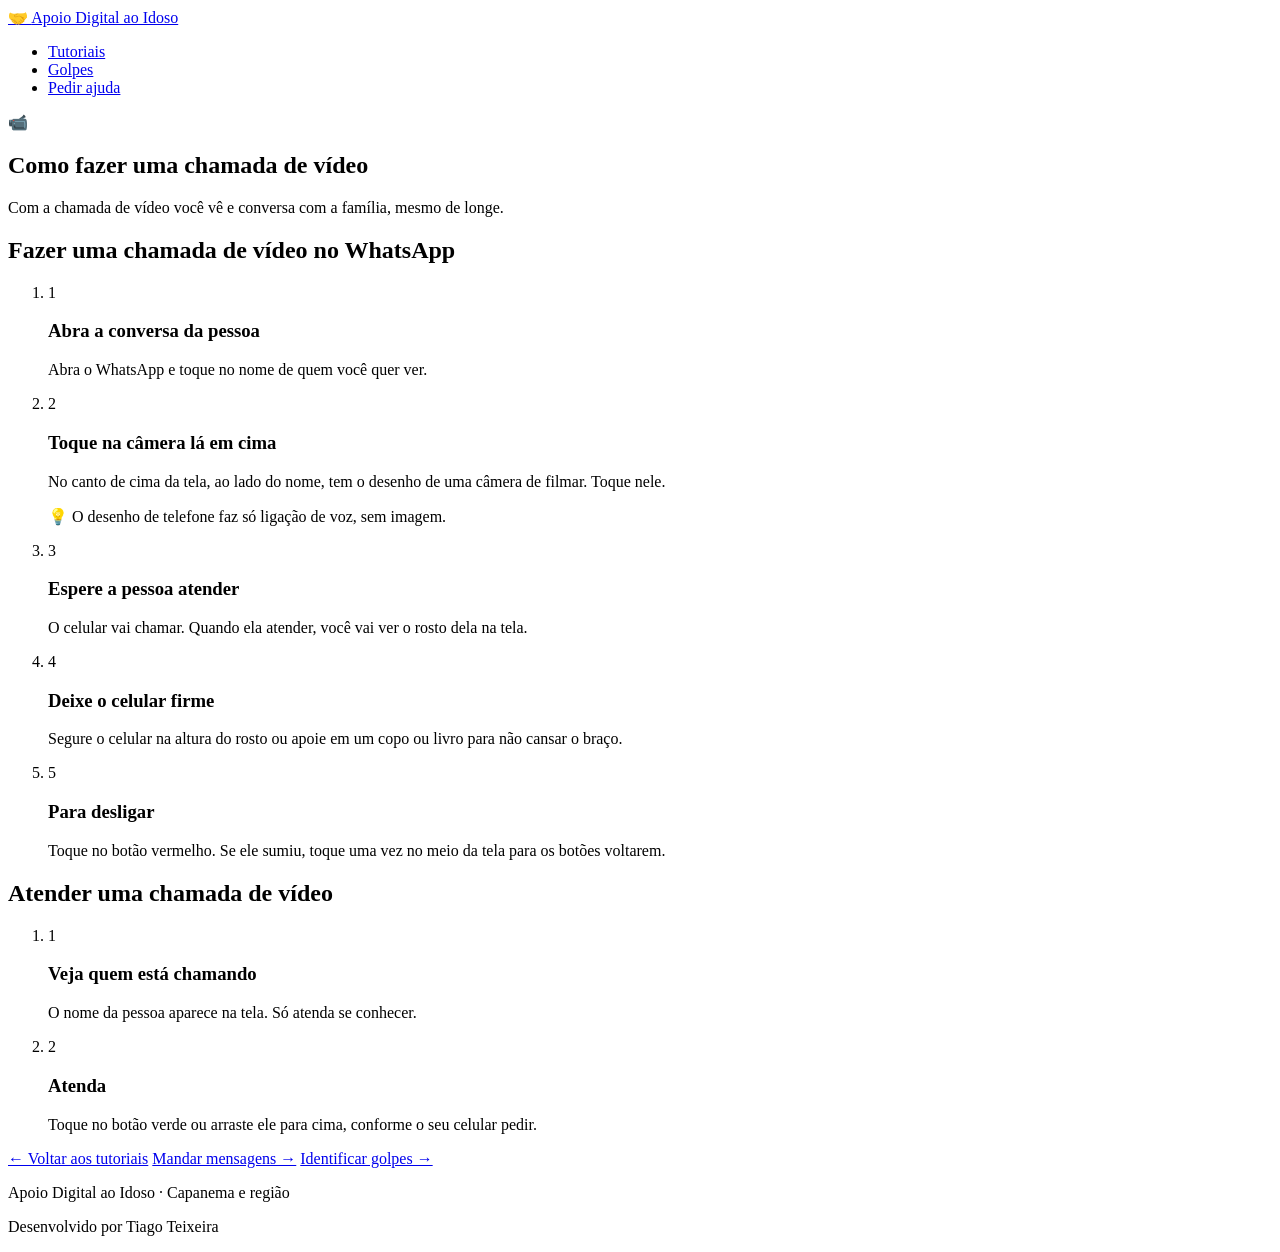
==== chamada-video.html @ 799667c9 "Estrutura HTML das páginas e README do projeto" ====
<!DOCTYPE html>
<html lang="pt-BR">
<head>
  <meta charset="UTF-8">
  <meta name="viewport" content="width=device-width, initial-scale=1.0">
  <title>Chamada de vídeo | Apoio Digital ao Idoso</title>
  <link rel="icon" href="data:image/svg+xml,<svg xmlns='http://www.w3.org/2000/svg' viewBox='0 0 100 100'><text y='.9em' font-size='90'>🤝</text></svg>">
  <link rel="preconnect" href="https://fonts.googleapis.com">
  <link rel="preconnect" href="https://fonts.gstatic.com" crossorigin>
  <link href="https://fonts.googleapis.com/css2?family=Atkinson+Hyperlegible:wght@400;700&display=swap" rel="stylesheet">
  <link rel="stylesheet" href="css/style.css">
</head>
<body>

  <header class="cabecalho">
    <div class="container cabecalho-conteudo">
      <a href="index.html" class="logo">
        <span aria-hidden="true">🤝</span>
        <span>Apoio Digital ao Idoso</span>
      </a>
      <nav aria-label="Menu principal">
        <ul class="menu">
          <li><a href="index.html#tutoriais">Tutoriais</a></li>
          <li><a href="golpes.html">Golpes</a></li>
          <li><a href="index.html#ajuda" class="menu-destaque">Pedir ajuda</a></li>
        </ul>
      </nav>
    </div>
  </header>

  <main>
    <!-- Topo do tutorial -->
    <section class="tutorial-topo ">
      <div class="container tutorial-topo-conteudo">
        <span class="tutorial-icone" aria-hidden="true">📹</span>
        <div>
          <h1>Como fazer uma chamada de vídeo</h1>
          <p>Com a chamada de vídeo você vê e conversa com a família, mesmo de longe.</p>
        </div>
      </div>
    </section>

    <div class="container tutorial">

      <section class="bloco-tutorial">
        <h2>Fazer uma chamada de vídeo no WhatsApp</h2>
        <ol class="passos">
          <li class="passo">
            <span class="passo-numero">1</span>
            <div class="passo-texto">
              <h3>Abra a conversa da pessoa</h3>
              <p>Abra o WhatsApp e toque no nome de quem você quer ver.</p>
            </div>
          </li>
          <li class="passo">
            <span class="passo-numero">2</span>
            <div class="passo-texto">
              <h3>Toque na câmera lá em cima</h3>
              <p>No canto de cima da tela, ao lado do nome, tem o desenho de uma câmera de filmar. Toque nele.</p>
              <p class="passo-dica">💡 O desenho de telefone faz só ligação de voz, sem imagem.</p>
            </div>
          </li>
          <li class="passo">
            <span class="passo-numero">3</span>
            <div class="passo-texto">
              <h3>Espere a pessoa atender</h3>
              <p>O celular vai chamar. Quando ela atender, você vai ver o rosto dela na tela.</p>
            </div>
          </li>
          <li class="passo">
            <span class="passo-numero">4</span>
            <div class="passo-texto">
              <h3>Deixe o celular firme</h3>
              <p>Segure o celular na altura do rosto ou apoie em um copo ou livro para não cansar o braço.</p>
            </div>
          </li>
          <li class="passo">
            <span class="passo-numero">5</span>
            <div class="passo-texto">
              <h3>Para desligar</h3>
              <p>Toque no botão vermelho. Se ele sumiu, toque uma vez no meio da tela para os botões voltarem.</p>
            </div>
          </li>
        </ol>
      </section>

      <section class="bloco-tutorial">
        <h2>Atender uma chamada de vídeo</h2>
        <ol class="passos">
          <li class="passo">
            <span class="passo-numero">1</span>
            <div class="passo-texto">
              <h3>Veja quem está chamando</h3>
              <p>O nome da pessoa aparece na tela. Só atenda se conhecer.</p>
            </div>
          </li>
          <li class="passo">
            <span class="passo-numero">2</span>
            <div class="passo-texto">
              <h3>Atenda</h3>
              <p>Toque no botão verde ou arraste ele para cima, conforme o seu celular pedir.</p>
            </div>
          </li>
        </ol>
      </section>

      <!-- Navegação entre tutoriais -->
      <nav class="proximos" aria-label="Outros tutoriais">
        <a href="index.html#tutoriais" class="botao botao-primario">← Voltar aos tutoriais</a>
          <a href="mensagens.html" class="botao botao-secundario-escuro">Mandar mensagens →</a>
          <a href="golpes.html" class="botao botao-secundario-escuro">Identificar golpes →</a>
      </nav>
    </div>
  </main>

  <footer class="rodape">
    <div class="container rodape-final">
      <p>Apoio Digital ao Idoso · Capanema e região</p>
      <p>Desenvolvido por Tiago Teixeira</p>
    </div>
  </footer>

</body>
</html>
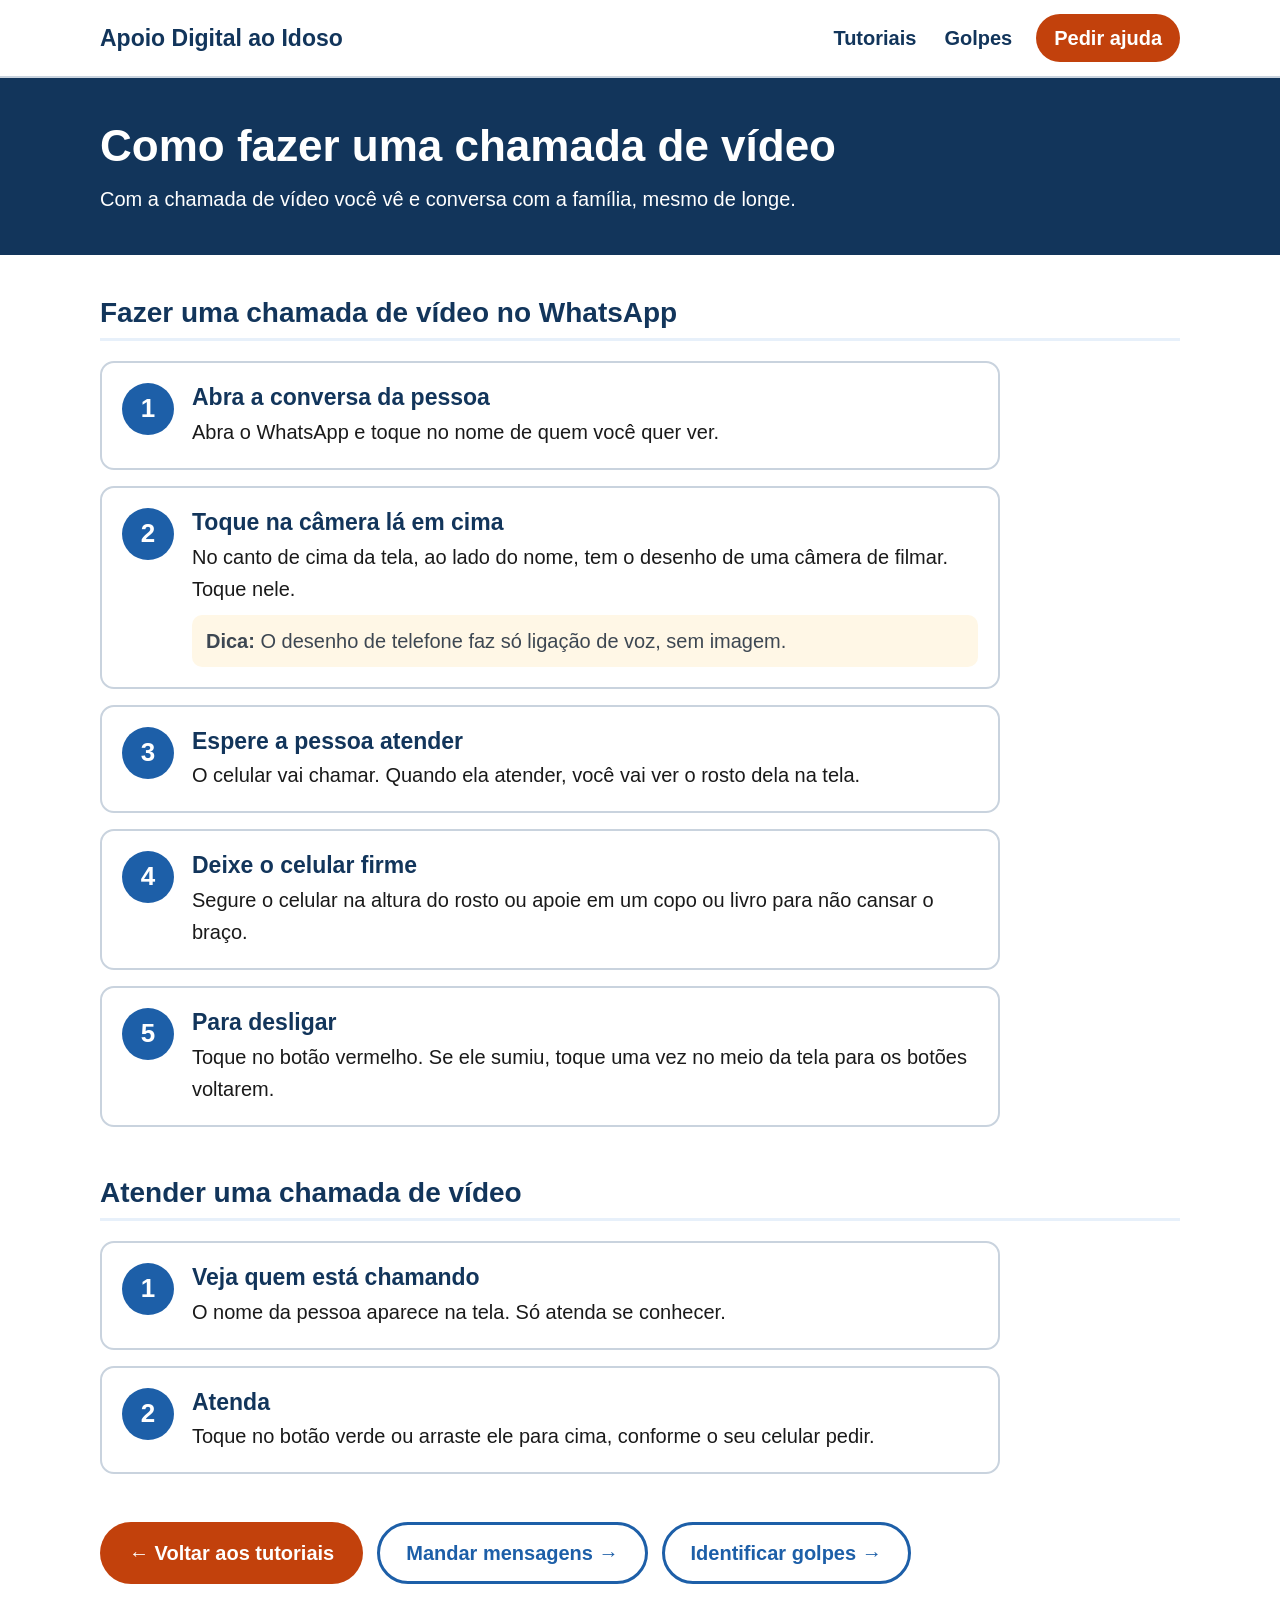
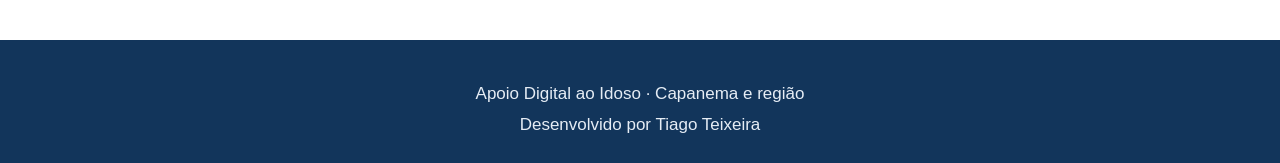
==== commit 6d763045: "tira emojis do tutorial de chamada de video" ====
--- a/chamada-video.html
+++ b/chamada-video.html
@@ -4,7 +4,6 @@
   <meta charset="UTF-8">
   <meta name="viewport" content="width=device-width, initial-scale=1.0">
   <title>Chamada de vídeo | Apoio Digital ao Idoso</title>
-  <link rel="icon" href="data:image/svg+xml,<svg xmlns='http://www.w3.org/2000/svg' viewBox='0 0 100 100'><text y='.9em' font-size='90'>🤝</text></svg>">
   <link rel="preconnect" href="https://fonts.googleapis.com">
   <link rel="preconnect" href="https://fonts.gstatic.com" crossorigin>
   <link href="https://fonts.googleapis.com/css2?family=Atkinson+Hyperlegible:wght@400;700&display=swap" rel="stylesheet">
@@ -15,7 +14,6 @@
   <header class="cabecalho">
     <div class="container cabecalho-conteudo">
       <a href="index.html" class="logo">
-        <span aria-hidden="true">🤝</span>
         <span>Apoio Digital ao Idoso</span>
       </a>
       <nav aria-label="Menu principal">
@@ -29,10 +27,9 @@
   </header>
 
   <main>
-    <!-- Topo do tutorial -->
-    <section class="tutorial-topo ">
+    <!-- topo -->
+    <section class="tutorial-topo">
       <div class="container tutorial-topo-conteudo">
-        <span class="tutorial-icone" aria-hidden="true">📹</span>
         <div>
           <h1>Como fazer uma chamada de vídeo</h1>
           <p>Com a chamada de vídeo você vê e conversa com a família, mesmo de longe.</p>
@@ -57,7 +54,7 @@
             <div class="passo-texto">
               <h3>Toque na câmera lá em cima</h3>
               <p>No canto de cima da tela, ao lado do nome, tem o desenho de uma câmera de filmar. Toque nele.</p>
-              <p class="passo-dica">💡 O desenho de telefone faz só ligação de voz, sem imagem.</p>
+              <p class="passo-dica"><strong>Dica:</strong> O desenho de telefone faz só ligação de voz, sem imagem.</p>
             </div>
           </li>
           <li class="passo">
@@ -104,11 +101,11 @@
         </ol>
       </section>
 
-      <!-- Navegação entre tutoriais -->
+      <!-- links pros outros tutoriais -->
       <nav class="proximos" aria-label="Outros tutoriais">
         <a href="index.html#tutoriais" class="botao botao-primario">← Voltar aos tutoriais</a>
-          <a href="mensagens.html" class="botao botao-secundario-escuro">Mandar mensagens →</a>
-          <a href="golpes.html" class="botao botao-secundario-escuro">Identificar golpes →</a>
+        <a href="mensagens.html" class="botao botao-secundario-escuro">Mandar mensagens →</a>
+        <a href="golpes.html" class="botao botao-secundario-escuro">Identificar golpes →</a>
       </nav>
     </div>
   </main>
--- a/css/style.css
+++ b/css/style.css
@@ -0,0 +1,817 @@
+/* =========================================================
+   APOIO DIGITAL AO IDOSO — Folha de estilos
+   Pensado para o público idoso:
+   - letras grandes (base de 20px) e fonte de fácil leitura
+   - alto contraste entre texto e fundo
+   - botões grandes, fáceis de tocar (mínimo de 56px de altura)
+   Abordagem MOBILE-FIRST: estilos base para o celular e
+   media queries (min-width) para tablet (600px) e desktop (900px).
+   Layout todo construído com FLEXBOX.
+   ========================================================= */
+
+
+/* ---------- 1. Variáveis ---------- */
+:root {
+  --azul-escuro: #12355b;
+  --azul: #1d5fa8;
+  --azul-claro: #e7f0fa;
+  --laranja: #c2410c;
+  --laranja-escuro: #9a3412;
+  --vermelho: #b42318;
+  --vermelho-claro: #fdecea;
+  --verde: #166534;
+  --texto: #1a1a1a;
+  --texto-suave: #3d4752;
+  --fundo: #ffffff;
+  --borda: #c9d3de;
+  --raio: 14px;
+  --sombra: 0 4px 14px rgba(18, 53, 91, 0.10);
+}
+
+
+/* ---------- 2. Reset e estilos gerais ---------- */
+* {
+  margin: 0;
+  padding: 0;
+  box-sizing: border-box;
+}
+
+html {
+  font-size: 125%; /* 1rem = 20px: letra maior que o padrão (16px) */
+  scroll-behavior: smooth;
+}
+
+body {
+  font-family: "Atkinson Hyperlegible", Verdana, Arial, sans-serif;
+  line-height: 1.6;
+  color: var(--texto);
+  background-color: var(--fundo);
+}
+
+h1, h2, h3 {
+  line-height: 1.25;
+  color: var(--azul-escuro);
+}
+
+a {
+  color: var(--azul);
+}
+
+/* Foco bem visível para quem navega pelo teclado */
+a:focus-visible,
+button:focus-visible {
+  outline: 4px solid var(--laranja);
+  outline-offset: 3px;
+}
+
+.container {
+  width: 100%;
+  max-width: 1120px;
+  margin: 0 auto;
+  padding: 0 20px;
+}
+
+
+/* ---------- 3. Botões ---------- */
+.botao {
+  display: inline-flex;          /* flex para centralizar o texto no botão */
+  justify-content: center;
+  align-items: center;
+  min-height: 56px;              /* área de toque grande */
+  padding: 12px 26px;
+  border: 3px solid transparent;
+  border-radius: 999px;
+  font-family: inherit;
+  font-size: 1rem;
+  font-weight: 700;
+  text-align: center;
+  text-decoration: none;
+  cursor: pointer;
+  transition: transform 0.2s, background-color 0.2s;
+}
+
+.botao:hover {
+  transform: translateY(-2px);
+}
+
+.botao-primario {
+  background-color: var(--laranja);
+  color: #ffffff;
+}
+
+.botao-primario:hover {
+  background-color: var(--laranja-escuro);
+}
+
+.botao-secundario {
+  border-color: #ffffff;
+  color: #ffffff;
+}
+
+.botao-secundario:hover {
+  background-color: rgba(255, 255, 255, 0.15);
+}
+
+.botao-secundario-escuro {
+  border-color: var(--azul);
+  color: var(--azul);
+}
+
+.botao-secundario-escuro:hover {
+  background-color: var(--azul-claro);
+}
+
+.botao-limpar {
+  background-color: #ffffff;
+  border-color: var(--borda);
+  color: var(--texto-suave);
+}
+
+
+/* ---------- 4. Cabeçalho e menu ---------- */
+.cabecalho {
+  background-color: #ffffff;
+  border-bottom: 2px solid var(--borda);
+}
+
+/* Celular: logo em cima e menu embaixo */
+.cabecalho-conteudo {
+  display: flex;
+  flex-direction: column;
+  align-items: center;
+  gap: 10px;
+  padding-top: 14px;
+  padding-bottom: 14px;
+}
+
+.logo {
+  display: flex;
+  align-items: center;
+  gap: 10px;
+  font-size: 1.15rem;
+  font-weight: 700;
+  color: var(--azul-escuro);
+  text-decoration: none;
+}
+
+.menu {
+  display: flex;
+  flex-wrap: wrap;
+  justify-content: center;
+  gap: 8px 20px;
+  list-style: none;
+}
+
+.menu a {
+  display: block;
+  padding: 8px 4px;
+  font-weight: 700;
+  color: var(--azul-escuro);
+  text-decoration: none;
+}
+
+.menu a:hover {
+  text-decoration: underline;
+}
+
+.menu .menu-destaque {
+  padding: 8px 18px;
+  border-radius: 999px;
+  background-color: var(--laranja);
+  color: #ffffff;
+}
+
+
+/* ---------- 5. Hero ---------- */
+.hero {
+  padding: 48px 0;
+  background: linear-gradient(135deg, var(--azul-escuro), var(--azul));
+  color: #ffffff;
+}
+
+.hero-conteudo {
+  display: flex;
+  flex-direction: column;
+  align-items: center;
+  gap: 24px;
+}
+
+.hero h1 {
+  margin-bottom: 16px;
+  font-size: 1.8rem;
+  color: #ffffff;
+}
+
+.hero-texto p {
+  font-size: 1.1rem;
+}
+
+.hero-botoes {
+  display: flex;
+  flex-direction: column; /* celular: um botão embaixo do outro */
+  gap: 14px;
+  margin-top: 28px;
+}
+
+.hero-ilustracao {
+  display: flex;
+  justify-content: center;
+  align-items: center;
+  width: 160px;
+  height: 160px;
+  border-radius: 50%;
+  background-color: rgba(255, 255, 255, 0.12);
+  font-size: 5rem;
+}
+
+
+/* ---------- 6. Seções ---------- */
+.secao {
+  padding: 56px 0;
+}
+
+.secao-alternada {
+  background-color: var(--azul-claro);
+}
+
+.secao-titulo {
+  font-size: 1.6rem;
+  text-align: center;
+}
+
+.secao-subtitulo {
+  max-width: 700px;
+  margin: 10px auto 32px;
+  text-align: center;
+  color: var(--texto-suave);
+}
+
+
+/* ---------- 7. A demanda ---------- */
+.demanda {
+  display: flex;
+  flex-direction: column;
+  gap: 20px;
+}
+
+.demanda-card {
+  flex: 1; /* os três cards dividem o espaço igualmente */
+  display: flex;
+  flex-direction: column;
+  gap: 8px;
+  padding: 24px;
+  border: 2px solid var(--borda);
+  border-radius: var(--raio);
+  background-color: #ffffff;
+}
+
+.demanda-icone {
+  font-size: 2.2rem;
+}
+
+
+/* ---------- 8. Cards de tutoriais ---------- */
+.tutoriais {
+  display: flex;
+  flex-wrap: wrap;
+  gap: 20px;
+}
+
+/* O card inteiro é um link: fácil de tocar */
+.card-tutorial {
+  flex: 1 1 100%;
+  display: flex;
+  flex-direction: column;
+  align-items: center;
+  gap: 10px;
+  padding: 32px 24px;
+  border: 3px solid transparent;
+  border-top: 8px solid var(--azul);
+  border-radius: var(--raio);
+  background-color: #ffffff;
+  color: var(--texto);
+  text-align: center;
+  text-decoration: none;
+  box-shadow: var(--sombra);
+  transition: transform 0.2s, border-color 0.2s;
+}
+
+.card-tutorial:hover {
+  transform: translateY(-4px);
+  border-color: var(--azul);
+}
+
+.card-alerta {
+  border-top-color: var(--vermelho);
+}
+
+.card-alerta:hover {
+  border-color: var(--vermelho);
+}
+
+.card-icone {
+  font-size: 3.2rem;
+}
+
+/* margin-top: auto empurra o "Ver tutorial" para o fim do card */
+.card-acao {
+  margin-top: auto;
+  font-weight: 700;
+  color: var(--laranja);
+}
+
+
+/* ---------- 9. Regras de ouro ---------- */
+.regras {
+  display: flex;
+  flex-direction: column;
+  gap: 18px;
+  max-width: 860px;
+  margin: 32px auto 0;
+  list-style: none;
+}
+
+.regra {
+  display: flex;
+  align-items: center;
+  gap: 18px;
+  padding: 20px;
+  border-left: 8px solid var(--vermelho);
+  border-radius: var(--raio);
+  background-color: var(--vermelho-claro);
+}
+
+.regra-numero {
+  flex-shrink: 0; /* o círculo não amassa */
+  display: flex;
+  justify-content: center;
+  align-items: center;
+  width: 52px;
+  height: 52px;
+  border-radius: 50%;
+  background-color: var(--vermelho);
+  color: #ffffff;
+  font-size: 1.3rem;
+  font-weight: 700;
+}
+
+
+/* ---------- 10. Formulário de ajuda ---------- */
+.ajuda {
+  display: flex;
+  flex-direction: column;
+  gap: 32px;
+}
+
+.ajuda-info {
+  flex: 1;
+}
+
+.ajuda-info h2 {
+  margin-bottom: 12px;
+  font-size: 1.6rem;
+}
+
+.vantagens {
+  display: flex;
+  flex-direction: column;
+  gap: 10px;
+  margin-top: 20px;
+  list-style: none;
+  font-weight: 700;
+  color: var(--verde);
+}
+
+.formulario {
+  flex: 2; /* o formulário ocupa o dobro do espaço do texto */
+  display: flex;
+  flex-direction: column;
+  gap: 20px;
+  padding: 24px;
+  border-radius: var(--raio);
+  background-color: #ffffff;
+  box-shadow: var(--sombra);
+}
+
+/* Celular: campos um embaixo do outro */
+.linha {
+  display: flex;
+  flex-direction: column;
+  gap: 20px;
+}
+
+.campo {
+  flex: 1;
+  display: flex;
+  flex-direction: column;
+  gap: 6px;
+}
+
+.campo label,
+legend {
+  font-weight: 700;
+}
+
+input[type="text"],
+input[type="tel"],
+select,
+textarea {
+  width: 100%;
+  min-height: 56px;
+  padding: 12px 14px;
+  border: 2px solid var(--borda);
+  border-radius: 10px;
+  font-family: inherit;
+  font-size: 1rem;
+  color: var(--texto);
+  background-color: #ffffff;
+}
+
+input:focus,
+select:focus,
+textarea:focus {
+  outline: 3px solid var(--azul);
+  border-color: var(--azul);
+}
+
+fieldset {
+  padding: 14px 18px;
+  border: 2px solid var(--borda);
+  border-radius: 10px;
+}
+
+legend {
+  padding: 0 6px;
+}
+
+.opcoes {
+  display: flex;
+  flex-wrap: wrap;
+  gap: 12px 28px;
+  margin-top: 8px;
+}
+
+.opcoes label {
+  display: flex;
+  align-items: center;
+  gap: 10px;
+  cursor: pointer;
+}
+
+/* Caixinhas maiores, fáceis de marcar */
+input[type="radio"],
+input[type="checkbox"] {
+  width: 26px;
+  height: 26px;
+  accent-color: var(--azul);
+}
+
+.form-botoes {
+  display: flex;
+  flex-direction: column-reverse; /* celular: "Enviar" fica em cima */
+  gap: 12px;
+}
+
+
+/* ---------- 11. Páginas de tutorial ---------- */
+.tutorial-topo {
+  padding: 40px 0;
+  background-color: var(--azul-escuro);
+  color: #ffffff;
+}
+
+.tutorial-topo-alerta {
+  background-color: var(--vermelho);
+}
+
+.tutorial-topo-conteudo {
+  display: flex;
+  flex-direction: column;
+  align-items: center;
+  gap: 16px;
+  text-align: center;
+}
+
+.tutorial-topo h1 {
+  margin-bottom: 10px;
+  font-size: 1.7rem;
+  color: #ffffff;
+}
+
+.tutorial-icone {
+  font-size: 4rem;
+}
+
+.tutorial {
+  padding-top: 40px;
+  padding-bottom: 56px;
+}
+
+.bloco-tutorial + .bloco-tutorial {
+  margin-top: 48px;
+}
+
+.bloco-tutorial h2 {
+  margin-bottom: 20px;
+  padding-bottom: 8px;
+  border-bottom: 3px solid var(--azul-claro);
+  font-size: 1.4rem;
+}
+
+/* Lista de passos: número à esquerda, texto à direita */
+.passos {
+  display: flex;
+  flex-direction: column;
+  gap: 16px;
+  list-style: none;
+}
+
+.passo {
+  display: flex;
+  align-items: flex-start;
+  gap: 18px;
+  padding: 20px;
+  border: 2px solid var(--borda);
+  border-radius: var(--raio);
+  background-color: #ffffff;
+}
+
+.passo-numero {
+  flex-shrink: 0;
+  display: flex;
+  justify-content: center;
+  align-items: center;
+  width: 52px;
+  height: 52px;
+  border-radius: 50%;
+  background-color: var(--azul);
+  color: #ffffff;
+  font-size: 1.3rem;
+  font-weight: 700;
+}
+
+.passo-texto {
+  flex: 1;
+}
+
+.passo-texto h3 {
+  margin-bottom: 4px;
+  font-size: 1.15rem;
+}
+
+.passo-dica {
+  margin-top: 10px;
+  padding: 10px 14px;
+  border-radius: 10px;
+  background-color: #fff7e6;
+  color: var(--texto-suave);
+}
+
+/* Cards de golpes */
+.golpes {
+  display: flex;
+  flex-wrap: wrap;
+  gap: 20px;
+}
+
+.card-golpe {
+  flex: 1 1 100%;
+  display: flex;
+  flex-direction: column;
+  gap: 10px;
+  padding: 24px;
+  border: 2px solid var(--borda);
+  border-top: 8px solid var(--vermelho);
+  border-radius: var(--raio);
+  background-color: #ffffff;
+}
+
+/* margin-top: auto alinha o "O que fazer" no fim do card */
+.golpe-fazer {
+  margin-top: auto;
+  padding: 12px 14px;
+  border-radius: 10px;
+  background-color: #eaf6ee;
+  color: var(--verde);
+}
+
+/* Sinais de alerta: "etiquetas" que quebram linha */
+.sinais {
+  display: flex;
+  flex-wrap: wrap;
+  gap: 12px;
+  list-style: none;
+}
+
+.sinais li {
+  padding: 10px 18px;
+  border-radius: 999px;
+  background-color: var(--vermelho-claro);
+  color: var(--vermelho);
+  font-weight: 700;
+}
+
+/* Botões de navegação ao final do tutorial */
+.proximos {
+  display: flex;
+  flex-direction: column;
+  gap: 14px;
+  margin-top: 48px;
+}
+
+
+/* ---------- 12. Página de confirmação ---------- */
+.obrigado {
+  display: flex;
+  flex-direction: column;
+  justify-content: center;
+  align-items: center;
+  gap: 18px;
+  min-height: 70vh;
+  padding: 40px 20px;
+  text-align: center;
+}
+
+.obrigado-icone {
+  font-size: 4.5rem;
+}
+
+.obrigado h1 {
+  font-size: 2rem;
+}
+
+
+/* ---------- 13. Rodapé ---------- */
+.rodape {
+  padding: 40px 0 24px;
+  background-color: var(--azul-escuro);
+  color: #e6edf5;
+}
+
+.rodape-conteudo {
+  display: flex;
+  flex-direction: column;
+  gap: 24px;
+}
+
+.rodape-coluna {
+  flex: 1;
+}
+
+.rodape h3 {
+  margin-bottom: 8px;
+  font-size: 1.05rem;
+  color: #ffffff;
+}
+
+.rodape ul {
+  list-style: none;
+}
+
+.rodape a {
+  color: #ffffff;
+}
+
+.rodape-final {
+  display: flex;
+  flex-direction: column;
+  gap: 4px;
+  font-size: 0.85rem;
+  text-align: center;
+}
+
+.rodape-conteudo + .rodape-final {
+  margin-top: 28px;
+  padding-top: 18px;
+  border-top: 1px solid rgba(255, 255, 255, 0.2);
+}
+
+
+/* =========================================================
+   MEDIA QUERY — TABLET (a partir de 600px)
+   ========================================================= */
+@media (min-width: 600px) {
+
+  .hero h1 {
+    font-size: 2.2rem;
+  }
+
+  /* Botões do hero lado a lado */
+  .hero-botoes {
+    flex-direction: row;
+    flex-wrap: wrap;
+  }
+
+  /* 2 cards de golpe por linha: 50% menos metade do gap */
+  .card-golpe {
+    flex: 0 1 calc(50% - 10px);
+  }
+
+  /* Nome e telefone lado a lado */
+  .linha {
+    flex-direction: row;
+  }
+
+  /* Botões do formulário em linha, alinhados à direita */
+  .form-botoes {
+    flex-direction: row;
+    justify-content: flex-end;
+  }
+
+  /* Ícone ao lado do título nos tutoriais */
+  .tutorial-topo-conteudo {
+    flex-direction: row;
+    text-align: left;
+  }
+
+  .proximos {
+    flex-direction: row;
+    flex-wrap: wrap;
+  }
+
+  .rodape-conteudo {
+    flex-direction: row;
+  }
+}
+
+
+/* =========================================================
+   MEDIA QUERY — DESKTOP (a partir de 900px)
+   ========================================================= */
+@media (min-width: 900px) {
+
+  /* Cabeçalho fixo: logo à esquerda, menu à direita */
+  .cabecalho {
+    position: sticky;
+    top: 0;
+    z-index: 10;
+  }
+
+  .cabecalho-conteudo {
+    flex-direction: row;
+    justify-content: space-between;
+  }
+
+  .hero {
+    padding: 80px 0;
+  }
+
+  /* Texto à esquerda e ilustração à direita */
+  .hero-conteudo {
+    flex-direction: row;
+    justify-content: space-between;
+  }
+
+  .hero-texto {
+    flex: 1;
+    max-width: 700px;
+  }
+
+  .hero h1 {
+    font-size: 2.6rem;
+  }
+
+  .hero-ilustracao {
+    width: 260px;
+    height: 260px;
+    font-size: 8rem;
+  }
+
+  .secao {
+    padding: 80px 0;
+  }
+
+  .secao-titulo {
+    font-size: 2rem;
+  }
+
+  /* Três cards de demanda lado a lado */
+  .demanda {
+    flex-direction: row;
+  }
+
+  /* 3 cards de tutorial por linha: (100% - 2 gaps de 20px) / 3 */
+  .card-tutorial {
+    flex: 0 1 calc((100% - 40px) / 3);
+  }
+
+  /* 3 cards de golpe por linha */
+  .card-golpe {
+    flex-basis: calc((100% - 40px) / 3);
+  }
+
+  /* Texto à esquerda e formulário à direita */
+  .ajuda {
+    flex-direction: row;
+    align-items: flex-start;
+  }
+
+  .tutorial-topo h1 {
+    font-size: 2.2rem;
+  }
+
+  /* Passos com largura de leitura confortável */
+  .passos {
+    max-width: 900px;
+  }
+}
